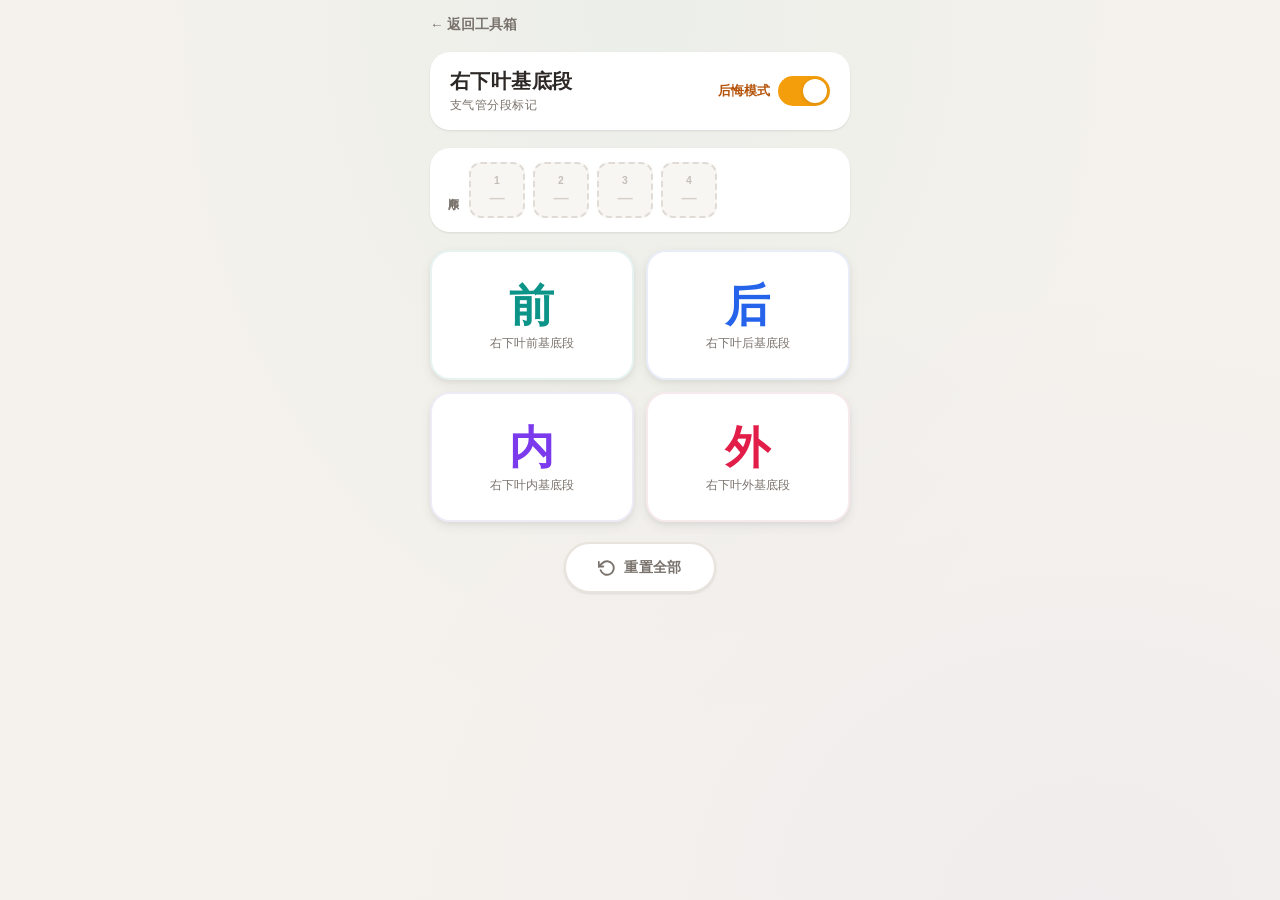
==== tools/lung-marker/index.html @ de9ec208 "@ fix: 支气管分段标记页缺失返回按钮 Co-Authored-By: Claude Opus 4.7 <noreply@anthropic.com> @" ====
<!DOCTYPE html>
<html lang="zh-CN">
<head>
<meta charset="UTF-8">
<meta name="viewport" content="width=device-width, initial-scale=1.0, user-scalable=no, viewport-fit=cover">
<title>右下叶基底段 — 支气管分段标记</title>
<style>
  :root {
    --bg: #f5f2ed;
    --card: #ffffff;
    --text: #2c2826;
    --text-secondary: #7a736d;
    --teal: #0d9488;
    --teal-light: #ccfbf1;
    --blue: #2563eb;
    --blue-light: #dbeafe;
    --violet: #7c3aed;
    --violet-light: #ede9fe;
    --rose: #e11d48;
    --rose-light: #ffe4e6;
    --gold: #d97706;
    --gold-bg: #fef3c7;
    --danger: #dc2626;
    --danger-light: #fee2e2;
    --shadow-sm: 0 1px 3px rgba(0,0,0,0.06), 0 1px 2px rgba(0,0,0,0.04);
    --shadow-md: 0 4px 12px rgba(0,0,0,0.07), 0 2px 4px rgba(0,0,0,0.04);
    --shadow-lg: 0 10px 30px rgba(0,0,0,0.10), 0 4px 8px rgba(0,0,0,0.05);
    --radius: 20px;
    --radius-sm: 12px;
    --font-display: "PingFang SC", "Noto Sans SC", "Microsoft YaHei", sans-serif;
    --font-body: "PingFang SC", "Noto Sans SC", "Microsoft YaHei", sans-serif;
  }

  * { margin: 0; padding: 0; box-sizing: border-box; }

  body {
    font-family: var(--font-body);
    background: var(--bg);
    background-image:
      radial-gradient(ellipse at 50% 0%, rgba(13,148,136,0.04) 0%, transparent 60%),
      radial-gradient(ellipse at 85% 100%, rgba(124,58,237,0.03) 0%, transparent 50%);
    min-height: 100dvh;
    display: flex;
    justify-content: center;
    align-items: flex-start;
    padding: 16px;
    -webkit-tap-highlight-color: transparent;
    -webkit-user-select: none;
    user-select: none;
  }

  .container {
    width: 100%;
    max-width: 420px;
    display: flex;
    flex-direction: column;
    gap: 18px;
    animation: fadeIn 0.5s ease-out;
  }

  @keyframes fadeIn {
    from { opacity: 0; transform: translateY(12px); }
    to { opacity: 1; transform: translateY(0); }
  }

  a.back-link {
    display: inline-flex;
    align-items: center;
    gap: 6px;
    color: var(--text-secondary);
    text-decoration: none;
    font-size: 0.85rem;
    font-weight: 600;
    width: fit-content;
    transition: color 0.2s;
  }
  a.back-link:active { color: var(--teal); }

  /* ===== HEADER ===== */
  .header {
    background: var(--card);
    border-radius: var(--radius);
    padding: 16px 20px;
    box-shadow: var(--shadow-sm);
    display: flex;
    align-items: center;
    justify-content: space-between;
    gap: 12px;
    transition: box-shadow 0.3s ease;
  }

  .title-group {
    display: flex;
    flex-direction: column;
    gap: 2px;
  }

  .title-group h1 {
    font-family: var(--font-display);
    font-size: 1.25rem;
    font-weight: 700;
    color: var(--text);
    letter-spacing: 0.02em;
  }

  .title-group .subtitle {
    font-size: 0.75rem;
    color: var(--text-secondary);
    font-weight: 500;
    letter-spacing: 0.04em;
    text-transform: uppercase;
  }

  /* ===== REGRET TOGGLE ===== */
  .regret-toggle-wrap {
    display: flex;
    align-items: center;
    gap: 8px;
    flex-shrink: 0;
  }

  .regret-label {
    font-size: 0.8rem;
    font-weight: 600;
    color: var(--text-secondary);
    white-space: nowrap;
    transition: color 0.25s ease;
  }
  .regret-label.active {
    color: #b45309;
  }

  .toggle-track {
    width: 52px;
    height: 30px;
    border-radius: 15px;
    background: #e5e0da;
    cursor: pointer;
    position: relative;
    transition: background 0.3s ease;
    flex-shrink: 0;
  }
  .toggle-track.active {
    background: #f59e0b;
  }

  .toggle-thumb {
    width: 24px;
    height: 24px;
    border-radius: 12px;
    background: #fff;
    box-shadow: 0 1px 4px rgba(0,0,0,0.15);
    position: absolute;
    top: 3px;
    left: 3px;
    transition: transform 0.3s cubic-bezier(0.34, 1.56, 0.64, 1);
  }
  .toggle-track.active .toggle-thumb {
    transform: translateX(22px);
  }

  /* ===== ORDER TRACK ===== */
  .order-track {
    background: var(--card);
    border-radius: var(--radius);
    padding: 14px 16px;
    box-shadow: var(--shadow-sm);
    display: flex;
    align-items: center;
    gap: 8px;
  }

  .order-track-label {
    font-size: 0.7rem;
    font-weight: 600;
    color: var(--text-secondary);
    letter-spacing: 0.05em;
    text-transform: uppercase;
    writing-mode: vertical-lr;
    flex-shrink: 0;
    height: auto;
  }

  .order-slots {
    display: flex;
    gap: 8px;
    flex: 1;
  }

  .order-slot {
    flex: 1;
    aspect-ratio: 1;
    max-width: 56px;
    border-radius: var(--radius-sm);
    background: #f8f6f3;
    border: 2px dashed #e0dcd5;
    display: flex;
    flex-direction: column;
    align-items: center;
    justify-content: center;
    gap: 3px;
    transition: all 0.35s cubic-bezier(0.34, 1.56, 0.64, 1);
    position: relative;
    min-height: 56px;
  }

  .order-slot.filled {
    border-style: solid;
    animation: slotPopIn 0.4s cubic-bezier(0.34, 1.56, 0.64, 1);
  }

  @keyframes slotPopIn {
    0% { transform: scale(0.7); opacity: 0; }
    60% { transform: scale(1.08); }
    100% { transform: scale(1); opacity: 1; }
  }

  .order-slot .slot-num {
    font-size: 0.65rem;
    font-weight: 700;
    color: #c4bfb8;
    letter-spacing: 0.02em;
  }
  .order-slot.filled .slot-num {
    color: rgba(255,255,255,0.8);
  }

  .order-slot .slot-label {
    font-size: 0.95rem;
    font-weight: 800;
    color: #d4cfc9;
  }
  .order-slot.filled .slot-label {
    color: #fff;
  }

  .order-slot.slot-teal { background: #f0fdfa; border-color: #ccfbf1; }
  .order-slot.slot-teal.filled { background: var(--teal); border-color: var(--teal); }

  .order-slot.slot-blue { background: #eff6ff; border-color: #dbeafe; }
  .order-slot.slot-blue.filled { background: var(--blue); border-color: var(--blue); }

  .order-slot.slot-violet { background: #f5f3ff; border-color: #ede9fe; }
  .order-slot.slot-violet.filled { background: var(--violet); border-color: var(--violet); }

  .order-slot.slot-rose { background: #fff1f2; border-color: #ffe4e6; }
  .order-slot.slot-rose.filled { background: var(--rose); border-color: var(--rose); }

  /* ===== SEGMENT BUTTONS GRID ===== */
  .segment-grid {
    display: grid;
    grid-template-columns: 1fr 1fr;
    gap: 12px;
  }

  .seg-btn {
    position: relative;
    display: flex;
    flex-direction: column;
    align-items: center;
    justify-content: center;
    gap: 8px;
    padding: 28px 16px 24px;
    min-height: 130px;
    border-radius: var(--radius);
    border: 2.5px solid transparent;
    cursor: pointer;
    font-family: var(--font-display);
    transition: all 0.25s cubic-bezier(0.34, 1.56, 0.64, 1);
    box-shadow: var(--shadow-md);
    overflow: hidden;
    -webkit-tap-highlight-color: transparent;
    background: var(--card);
  }

  .seg-btn:active {
    transform: scale(0.96);
    transition: transform 0.1s ease;
  }

  .seg-btn::after {
    content: '';
    position: absolute;
    inset: 0;
    border-radius: var(--radius);
    opacity: 0;
    transition: opacity 0.3s ease;
  }

  /* Button color themes */
  .seg-btn.btn-teal { border-color: #e6f3f1; }
  .seg-btn.btn-teal .seg-icon { color: var(--teal); }
  .seg-btn.btn-teal.selected { background: #f0fdfa; border-color: var(--teal); box-shadow: 0 0 0 4px rgba(13,148,136,0.12), var(--shadow-md); }

  .seg-btn.btn-blue { border-color: #e8edf8; }
  .seg-btn.btn-blue .seg-icon { color: var(--blue); }
  .seg-btn.btn-blue.selected { background: #eff6ff; border-color: var(--blue); box-shadow: 0 0 0 4px rgba(37,99,235,0.12), var(--shadow-md); }

  .seg-btn.btn-violet { border-color: #eeebf6; }
  .seg-btn.btn-violet .seg-icon { color: var(--violet); }
  .seg-btn.btn-violet.selected { background: #f5f3ff; border-color: var(--violet); box-shadow: 0 0 0 4px rgba(124,58,237,0.12), var(--shadow-md); }

  .seg-btn.btn-rose { border-color: #f6eaec; }
  .seg-btn.btn-rose .seg-icon { color: var(--rose); }
  .seg-btn.btn-rose.selected { background: #fff1f2; border-color: var(--rose); box-shadow: 0 0 0 4px rgba(225,29,72,0.12), var(--shadow-md); }

  .seg-btn .seg-icon {
    font-size: 2.8rem;
    font-weight: 900;
    line-height: 1;
    letter-spacing: 0.04em;
    transition: transform 0.25s ease, color 0.25s ease;
  }
  .seg-btn.selected .seg-icon {
    transform: scale(1.08);
  }

  .seg-btn .seg-fullname {
    font-size: 0.75rem;
    color: var(--text-secondary);
    font-weight: 500;
    text-align: center;
    line-height: 1.3;
    letter-spacing: 0.01em;
    transition: color 0.25s ease;
  }
  .seg-btn.selected .seg-fullname {
    color: #5c5651;
  }

  /* Order badge on button */
  .order-badge {
    position: absolute;
    top: -12px;
    right: -12px;
    width: 38px;
    height: 38px;
    border-radius: 50%;
    background: var(--gold);
    color: #fff;
    font-size: 1rem;
    font-weight: 800;
    display: flex;
    align-items: center;
    justify-content: center;
    box-shadow: 0 3px 8px rgba(217,119,6,0.35);
    opacity: 0;
    transform: scale(0.3);
    transition: all 0.35s cubic-bezier(0.34, 1.56, 0.64, 1);
    z-index: 2;
    letter-spacing: 0;
  }
  .order-badge.show {
    opacity: 1;
    transform: scale(1);
  }

  /* Eligible for undo glow (regret mode) */
  .seg-btn.can-undo {
    animation: undoGlow 1.2s ease-in-out infinite;
  }

  @keyframes undoGlow {
    0%, 100% { box-shadow: 0 0 0 4px rgba(245,158,11,0.25), var(--shadow-md); }
    50% { box-shadow: 0 0 0 10px rgba(245,158,11,0.08), var(--shadow-md); }
  }

  .seg-btn.shake {
    animation: shake 0.5s ease;
  }

  @keyframes shake {
    0%, 100% { transform: translateX(0); }
    15% { transform: translateX(-6px); }
    30% { transform: translateX(6px); }
    45% { transform: translateX(-5px); }
    60% { transform: translateX(4px); }
    75% { transform: translateX(-2px); }
  }

  /* ===== RESET BUTTON ===== */
  .reset-area {
    display: flex;
    justify-content: center;
    padding-top: 2px;
  }

  .reset-btn {
    display: flex;
    align-items: center;
    gap: 8px;
    padding: 14px 32px;
    border-radius: 50px;
    border: 2px solid #e8e3dc;
    background: var(--card);
    color: var(--text-secondary);
    font-size: 0.9rem;
    font-weight: 600;
    font-family: var(--font-body);
    cursor: pointer;
    box-shadow: var(--shadow-sm);
    transition: all 0.25s ease;
    letter-spacing: 0.03em;
    -webkit-tap-highlight-color: transparent;
  }

  .reset-btn:active {
    background: #fef2f2;
    border-color: #fecaca;
    color: var(--danger);
    transform: scale(0.96);
  }

  .reset-icon {
    width: 18px;
    height: 18px;
    transition: transform 0.3s ease;
  }
  .reset-btn:active .reset-icon {
    transform: rotate(-90deg);
  }

  /* ===== REGRET MODE BANNER ===== */
  .regret-banner {
    background: #fffbeb;
    border: 1.5px solid #fde68a;
    border-radius: var(--radius-sm);
    padding: 10px 14px;
    font-size: 0.78rem;
    font-weight: 600;
    color: #92400e;
    text-align: center;
    letter-spacing: 0.02em;
    display: none;
    animation: fadeIn 0.3s ease;
  }
  .regret-banner.show {
    display: block;
  }

  .regret-banner .arrow-hint {
    display: inline-block;
    animation: bounceDown 0.8s ease-in-out infinite;
  }

  @keyframes bounceDown {
    0%, 100% { transform: translateY(0); }
    50% { transform: translateY(3px); }
  }
</style>
</head>
<body>

<div class="container">
  <a class="back-link" href="../../index.html">&#x2190; 返回工具箱</a>

  <!-- Header -->
  <header class="header">
    <div class="title-group">
      <h1>右下叶基底段</h1>
      <span class="subtitle">支气管分段标记</span>
    </div>
    <div class="regret-toggle-wrap">
      <span class="regret-label" id="regretLabel">后悔模式</span>
      <div class="toggle-track" id="regretToggle" role="switch" aria-checked="true">
        <div class="toggle-thumb"></div>
      </div>
    </div>
  </header>

  <!-- Regret banner -->
  <div class="regret-banner" id="regretBanner">
    <span class="arrow-hint">&#x25BC;</span> 点击最后一个标记可撤销，或点击未标记按钮重新绑定 <span class="arrow-hint">&#x25BC;</span>
  </div>

  <!-- Order Track -->
  <div class="order-track">
    <span class="order-track-label">顺序</span>
    <div class="order-slots">
      <div class="order-slot" data-slot="0">
        <span class="slot-num">1</span>
        <span class="slot-label">—</span>
      </div>
      <div class="order-slot" data-slot="1">
        <span class="slot-num">2</span>
        <span class="slot-label">—</span>
      </div>
      <div class="order-slot" data-slot="2">
        <span class="slot-num">3</span>
        <span class="slot-label">—</span>
      </div>
      <div class="order-slot" data-slot="3">
        <span class="slot-num">4</span>
        <span class="slot-label">—</span>
      </div>
    </div>
  </div>

  <!-- Segment Buttons -->
  <div class="segment-grid" id="segmentGrid">
    <button class="seg-btn btn-teal" data-index="0">
      <span class="seg-icon">前</span>
      <span class="seg-fullname">右下叶前基底段</span>
      <span class="order-badge"></span>
    </button>
    <button class="seg-btn btn-blue" data-index="1">
      <span class="seg-icon">后</span>
      <span class="seg-fullname">右下叶后基底段</span>
      <span class="order-badge"></span>
    </button>
    <button class="seg-btn btn-violet" data-index="2">
      <span class="seg-icon">内</span>
      <span class="seg-fullname">右下叶内基底段</span>
      <span class="order-badge"></span>
    </button>
    <button class="seg-btn btn-rose" data-index="3">
      <span class="seg-icon">外</span>
      <span class="seg-fullname">右下叶外基底段</span>
      <span class="order-badge"></span>
    </button>
  </div>

  <!-- Reset -->
  <div class="reset-area">
    <button class="reset-btn" id="resetBtn">
      <svg class="reset-icon" viewBox="0 0 24 24" fill="none" stroke="currentColor" stroke-width="2.5" stroke-linecap="round" stroke-linejoin="round">
        <polyline points="1 4 1 10 7 10"/>
        <path d="M3.51 15a9 9 0 1 0 2.13-9.36L1 10"/>
      </svg>
      重置全部
    </button>
  </div>
</div>

<script>
(function() {
  const BTN_COLORS = ['teal', 'blue', 'violet', 'rose'];
  const BTN_LABELS = ['前', '后', '内', '外'];
  const SLOT_COLORS = ['slot-teal', 'slot-blue', 'slot-violet', 'slot-rose'];

  // State
  let selections = [null, null, null, null];  // index -> order (1-4) or null
  let orderMap = [null, null, null, null, null]; // order (1-4) -> button index
  let nextOrder = 1;
  let regretMode = true;

  // DOM refs
  const buttons = document.querySelectorAll('.seg-btn');
  const badges = document.querySelectorAll('.order-badge');
  const orderSlots = document.querySelectorAll('.order-slot');
  const regretToggle = document.getElementById('regretToggle');
  const regretLabel = document.getElementById('regretLabel');
  const regretBanner = document.getElementById('regretBanner');
  const resetBtn = document.getElementById('resetBtn');

  function currentMaxOrder() {
    return nextOrder - 1;
  }

  function updateUI() {
    // Update button states
    buttons.forEach((btn, i) => {
      const badge = badges[i];
      if (selections[i] !== null) {
        btn.classList.add('selected');
        badge.textContent = selections[i];
        badge.classList.add('show');
      } else {
        btn.classList.remove('selected');
        badge.classList.remove('show');
      }

      // Undo eligibility glow
      btn.classList.remove('can-undo');
      if (regretMode && selections[i] !== null && selections[i] === currentMaxOrder()) {
        btn.classList.add('can-undo');
      }
    });

    // Update order slots
    orderSlots.forEach((slot, i) => {
      const orderNum = i + 1;
      const labelEl = slot.querySelector('.slot-label');
      // Remove old color classes
      SLOT_COLORS.forEach(c => slot.classList.remove(c));
      slot.classList.remove('filled');

      if (orderMap[orderNum] !== null) {
        const btnIdx = orderMap[orderNum];
        slot.classList.add('filled', SLOT_COLORS[btnIdx]);
        labelEl.textContent = BTN_LABELS[btnIdx];
      } else {
        labelEl.textContent = '—';
      }
    });

    // Regret mode UI
    if (regretMode) {
      regretToggle.classList.add('active');
      regretToggle.setAttribute('aria-checked', 'true');
      regretLabel.classList.add('active');
      if (currentMaxOrder() >= 1) {
        regretBanner.classList.add('show');
      } else {
        regretBanner.classList.remove('show');
      }
    } else {
      regretToggle.classList.remove('active');
      regretToggle.setAttribute('aria-checked', 'false');
      regretLabel.classList.remove('active');
      regretBanner.classList.remove('show');
    }
  }

  function handleButtonClick(index) {
    if (regretMode) {
      // --- REGRET MODE ---
      if (selections[index] !== null) {
        // Button IS selected: only allow undoing the LAST one (LIFO)
        if (selections[index] !== currentMaxOrder()) {
          shakeButton(index);
          flashEligibleButton();
          return;
        }
        // OK to regret this one
        orderMap[selections[index]] = null;
        selections[index] = null;
        nextOrder--;
        updateUI();
        if (currentMaxOrder() < 1) {
          regretBanner.classList.remove('show');
        }
      } else {
        // Button is UNSELECTED: allow re-selecting to fill the open position
        if (nextOrder > 4) {
          return;
        }
        selections[index] = nextOrder;
        orderMap[nextOrder] = index;
        nextOrder++;
        updateUI();
      }
    } else {
      // --- NORMAL MODE ---
      if (selections[index] !== null) {
        return;
      }
      if (nextOrder > 4) {
        return;
      }
      selections[index] = nextOrder;
      orderMap[nextOrder] = index;
      nextOrder++;
      updateUI();
    }
  }

  function shakeButton(index) {
    const btn = buttons[index];
    btn.classList.add('shake');
    btn.addEventListener('animationend', function handler() {
      btn.classList.remove('shake');
      btn.removeEventListener('animationend', handler);
    });
  }

  function flashEligibleButton() {
    const eligibleIdx = currentMaxOrder() >= 1 ? orderMap[currentMaxOrder()] : null;
    if (eligibleIdx !== null) {
      const btn = buttons[eligibleIdx];
      btn.classList.remove('can-undo');
      // Force reflow to restart animation
      void btn.offsetWidth;
      btn.classList.add('can-undo');
    }
  }

  function resetAll() {
    selections = [null, null, null, null];
    orderMap = [null, null, null, null, null];
    nextOrder = 1;
    updateUI();
  }

  function toggleRegretMode() {
    regretMode = !regretMode;
    updateUI();
  }

  // Event listeners
  buttons.forEach((btn, i) => {
    btn.addEventListener('click', (e) => {
      e.preventDefault();
      handleButtonClick(i);
    });
    // Prevent double-tap zoom
    btn.addEventListener('touchstart', (e) => {
      e.preventDefault();
      handleButtonClick(i);
    });
  });

  regretToggle.addEventListener('click', toggleRegretMode);

  resetBtn.addEventListener('click', resetAll);
  resetBtn.addEventListener('touchstart', (e) => {
    e.preventDefault();
    resetAll();
  });

  // Initial render
  updateUI();
})();
</script>
</body>
</html>
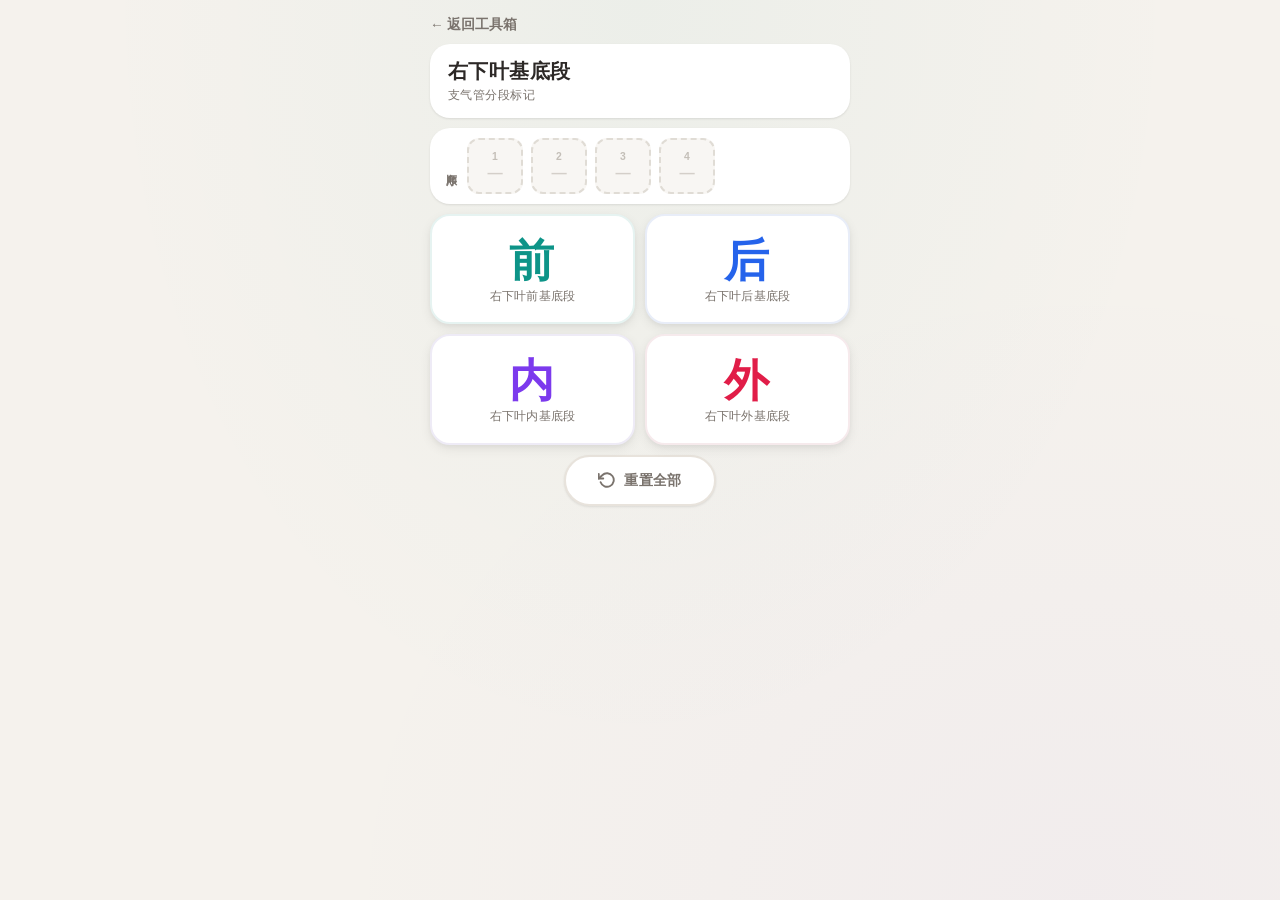
==== commit 18de2c72: "fix: 移除后悔模式切换按钮，统一使用后悔模式 & 压缩页面空间 - 移除 header 中的后悔模式切换开关，始终启用 LIFO 后悔行为 - 后悔提示从独立 banner 移入重置按钮上方，确保" ====
--- a/tools/lung-marker/index.html
+++ b/tools/lung-marker/index.html
@@ -54,7 +54,7 @@
     max-width: 420px;
     display: flex;
     flex-direction: column;
-    gap: 18px;
+    gap: 10px;
     animation: fadeIn 0.5s ease-out;
   }
 
@@ -80,7 +80,7 @@
   .header {
     background: var(--card);
     border-radius: var(--radius);
-    padding: 16px 20px;
+    padding: 14px 18px;
     box-shadow: var(--shadow-sm);
     display: flex;
     align-items: center;
@@ -111,59 +111,11 @@
     text-transform: uppercase;
   }
 
-  /* ===== REGRET TOGGLE ===== */
-  .regret-toggle-wrap {
-    display: flex;
-    align-items: center;
-    gap: 8px;
-    flex-shrink: 0;
-  }
-
-  .regret-label {
-    font-size: 0.8rem;
-    font-weight: 600;
-    color: var(--text-secondary);
-    white-space: nowrap;
-    transition: color 0.25s ease;
-  }
-  .regret-label.active {
-    color: #b45309;
-  }
-
-  .toggle-track {
-    width: 52px;
-    height: 30px;
-    border-radius: 15px;
-    background: #e5e0da;
-    cursor: pointer;
-    position: relative;
-    transition: background 0.3s ease;
-    flex-shrink: 0;
-  }
-  .toggle-track.active {
-    background: #f59e0b;
-  }
-
-  .toggle-thumb {
-    width: 24px;
-    height: 24px;
-    border-radius: 12px;
-    background: #fff;
-    box-shadow: 0 1px 4px rgba(0,0,0,0.15);
-    position: absolute;
-    top: 3px;
-    left: 3px;
-    transition: transform 0.3s cubic-bezier(0.34, 1.56, 0.64, 1);
-  }
-  .toggle-track.active .toggle-thumb {
-    transform: translateX(22px);
-  }
-
   /* ===== ORDER TRACK ===== */
   .order-track {
     background: var(--card);
     border-radius: var(--radius);
-    padding: 14px 16px;
+    padding: 10px 14px;
     box-shadow: var(--shadow-sm);
     display: flex;
     align-items: center;
@@ -198,10 +150,10 @@
     flex-direction: column;
     align-items: center;
     justify-content: center;
-    gap: 3px;
+    gap: 2px;
     transition: all 0.35s cubic-bezier(0.34, 1.56, 0.64, 1);
     position: relative;
-    min-height: 56px;
+    min-height: 50px;
   }
 
   .order-slot.filled {
@@ -250,7 +202,7 @@
   .segment-grid {
     display: grid;
     grid-template-columns: 1fr 1fr;
-    gap: 12px;
+    gap: 10px;
   }
 
   .seg-btn {
@@ -259,9 +211,9 @@
     flex-direction: column;
     align-items: center;
     justify-content: center;
-    gap: 8px;
-    padding: 28px 16px 24px;
-    min-height: 130px;
+    gap: 6px;
+    padding: 22px 14px 18px;
+    min-height: 100px;
     border-radius: var(--radius);
     border: 2.5px solid transparent;
     cursor: pointer;
@@ -381,8 +333,21 @@
   /* ===== RESET BUTTON ===== */
   .reset-area {
     display: flex;
-    justify-content: center;
-    padding-top: 2px;
+    flex-direction: column;
+    align-items: center;
+    gap: 6px;
+    padding-top: 0;
+  }
+
+  .regret-hint-inline {
+    font-size: 0.72rem;
+    font-weight: 600;
+    color: #92400e;
+    letter-spacing: 0.02em;
+    display: none;
+  }
+  .regret-hint-inline.show {
+    display: block;
   }
 
   .reset-btn {
@@ -420,33 +385,6 @@
     transform: rotate(-90deg);
   }
 
-  /* ===== REGRET MODE BANNER ===== */
-  .regret-banner {
-    background: #fffbeb;
-    border: 1.5px solid #fde68a;
-    border-radius: var(--radius-sm);
-    padding: 10px 14px;
-    font-size: 0.78rem;
-    font-weight: 600;
-    color: #92400e;
-    text-align: center;
-    letter-spacing: 0.02em;
-    display: none;
-    animation: fadeIn 0.3s ease;
-  }
-  .regret-banner.show {
-    display: block;
-  }
-
-  .regret-banner .arrow-hint {
-    display: inline-block;
-    animation: bounceDown 0.8s ease-in-out infinite;
-  }
-
-  @keyframes bounceDown {
-    0%, 100% { transform: translateY(0); }
-    50% { transform: translateY(3px); }
-  }
 </style>
 </head>
 <body>
@@ -460,18 +398,7 @@
       <h1>右下叶基底段</h1>
       <span class="subtitle">支气管分段标记</span>
     </div>
-    <div class="regret-toggle-wrap">
-      <span class="regret-label" id="regretLabel">后悔模式</span>
-      <div class="toggle-track" id="regretToggle" role="switch" aria-checked="true">
-        <div class="toggle-thumb"></div>
-      </div>
-    </div>
   </header>
-
-  <!-- Regret banner -->
-  <div class="regret-banner" id="regretBanner">
-    <span class="arrow-hint">&#x25BC;</span> 点击最后一个标记可撤销，或点击未标记按钮重新绑定 <span class="arrow-hint">&#x25BC;</span>
-  </div>
 
   <!-- Order Track -->
   <div class="order-track">
@@ -522,6 +449,7 @@
 
   <!-- Reset -->
   <div class="reset-area">
+    <span class="regret-hint-inline" id="regretHint">点击最后标记可撤销，未标记按钮可重新绑定</span>
     <button class="reset-btn" id="resetBtn">
       <svg class="reset-icon" viewBox="0 0 24 24" fill="none" stroke="currentColor" stroke-width="2.5" stroke-linecap="round" stroke-linejoin="round">
         <polyline points="1 4 1 10 7 10"/>
@@ -542,15 +470,12 @@
   let selections = [null, null, null, null];  // index -> order (1-4) or null
   let orderMap = [null, null, null, null, null]; // order (1-4) -> button index
   let nextOrder = 1;
-  let regretMode = true;
 
   // DOM refs
   const buttons = document.querySelectorAll('.seg-btn');
   const badges = document.querySelectorAll('.order-badge');
   const orderSlots = document.querySelectorAll('.order-slot');
-  const regretToggle = document.getElementById('regretToggle');
-  const regretLabel = document.getElementById('regretLabel');
-  const regretBanner = document.getElementById('regretBanner');
+  const regretHint = document.getElementById('regretHint');
   const resetBtn = document.getElementById('resetBtn');
 
   function currentMaxOrder() {
@@ -570,9 +495,9 @@
         badge.classList.remove('show');
       }
 
-      // Undo eligibility glow
+      // Undo eligibility glow (always regret mode)
       btn.classList.remove('can-undo');
-      if (regretMode && selections[i] !== null && selections[i] === currentMaxOrder()) {
+      if (selections[i] !== null && selections[i] === currentMaxOrder()) {
         btn.classList.add('can-undo');
       }
     });
@@ -594,57 +519,29 @@
       }
     });
 
-    // Regret mode UI
-    if (regretMode) {
-      regretToggle.classList.add('active');
-      regretToggle.setAttribute('aria-checked', 'true');
-      regretLabel.classList.add('active');
-      if (currentMaxOrder() >= 1) {
-        regretBanner.classList.add('show');
-      } else {
-        regretBanner.classList.remove('show');
-      }
+    // Regret hint visibility
+    if (currentMaxOrder() >= 1) {
+      regretHint.classList.add('show');
     } else {
-      regretToggle.classList.remove('active');
-      regretToggle.setAttribute('aria-checked', 'false');
-      regretLabel.classList.remove('active');
-      regretBanner.classList.remove('show');
+      regretHint.classList.remove('show');
     }
   }
 
   function handleButtonClick(index) {
-    if (regretMode) {
-      // --- REGRET MODE ---
-      if (selections[index] !== null) {
-        // Button IS selected: only allow undoing the LAST one (LIFO)
-        if (selections[index] !== currentMaxOrder()) {
-          shakeButton(index);
-          flashEligibleButton();
-          return;
-        }
-        // OK to regret this one
-        orderMap[selections[index]] = null;
-        selections[index] = null;
-        nextOrder--;
-        updateUI();
-        if (currentMaxOrder() < 1) {
-          regretBanner.classList.remove('show');
-        }
-      } else {
-        // Button is UNSELECTED: allow re-selecting to fill the open position
-        if (nextOrder > 4) {
-          return;
-        }
-        selections[index] = nextOrder;
-        orderMap[nextOrder] = index;
-        nextOrder++;
-        updateUI();
-      }
-    } else {
-      // --- NORMAL MODE ---
-      if (selections[index] !== null) {
+    if (selections[index] !== null) {
+      // Button IS selected: only allow undoing the LAST one (LIFO)
+      if (selections[index] !== currentMaxOrder()) {
+        shakeButton(index);
+        flashEligibleButton();
         return;
       }
+      // OK to regret this one
+      orderMap[selections[index]] = null;
+      selections[index] = null;
+      nextOrder--;
+      updateUI();
+    } else {
+      // Button is UNSELECTED: assign next available order
       if (nextOrder > 4) {
         return;
       }
@@ -679,11 +576,6 @@
     selections = [null, null, null, null];
     orderMap = [null, null, null, null, null];
     nextOrder = 1;
-    updateUI();
-  }
-
-  function toggleRegretMode() {
-    regretMode = !regretMode;
     updateUI();
   }
 
@@ -700,8 +592,6 @@
     });
   });
 
-  regretToggle.addEventListener('click', toggleRegretMode);
-
   resetBtn.addEventListener('click', resetAll);
   resetBtn.addEventListener('touchstart', (e) => {
     e.preventDefault();
